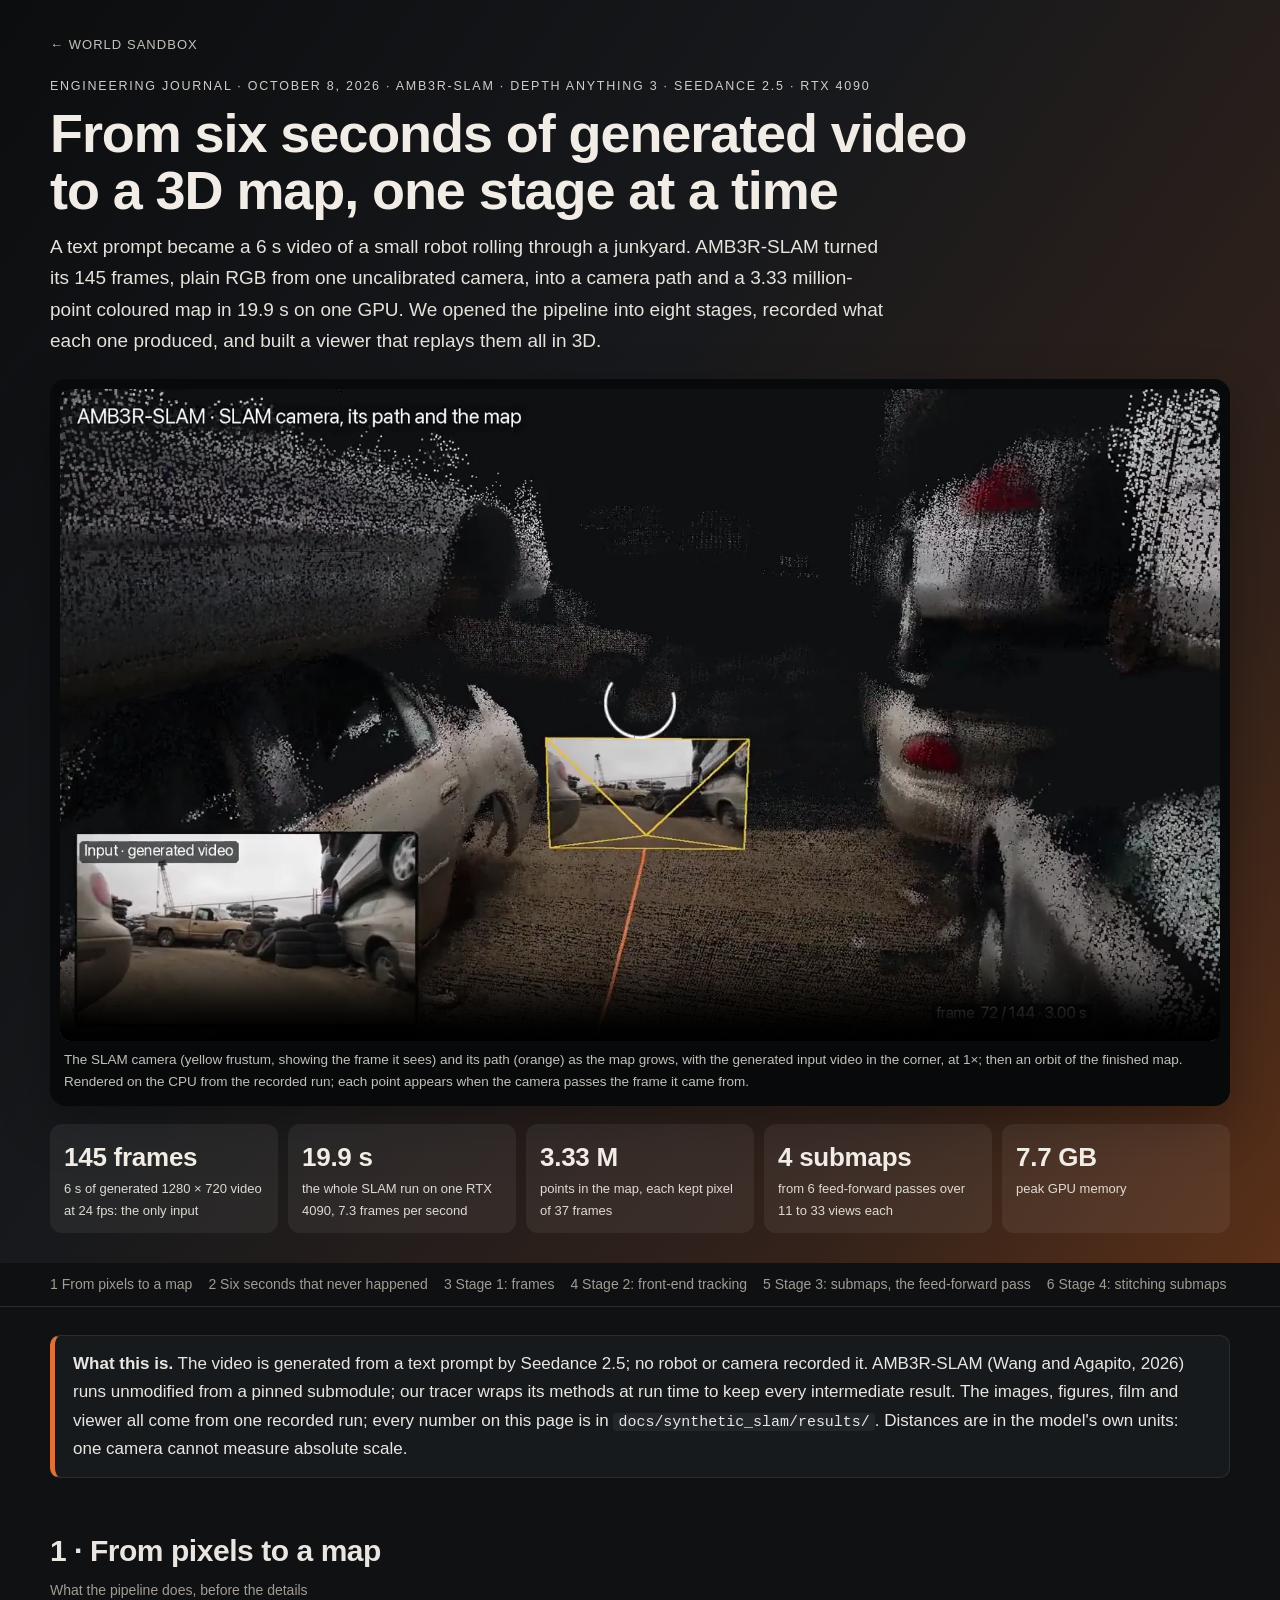
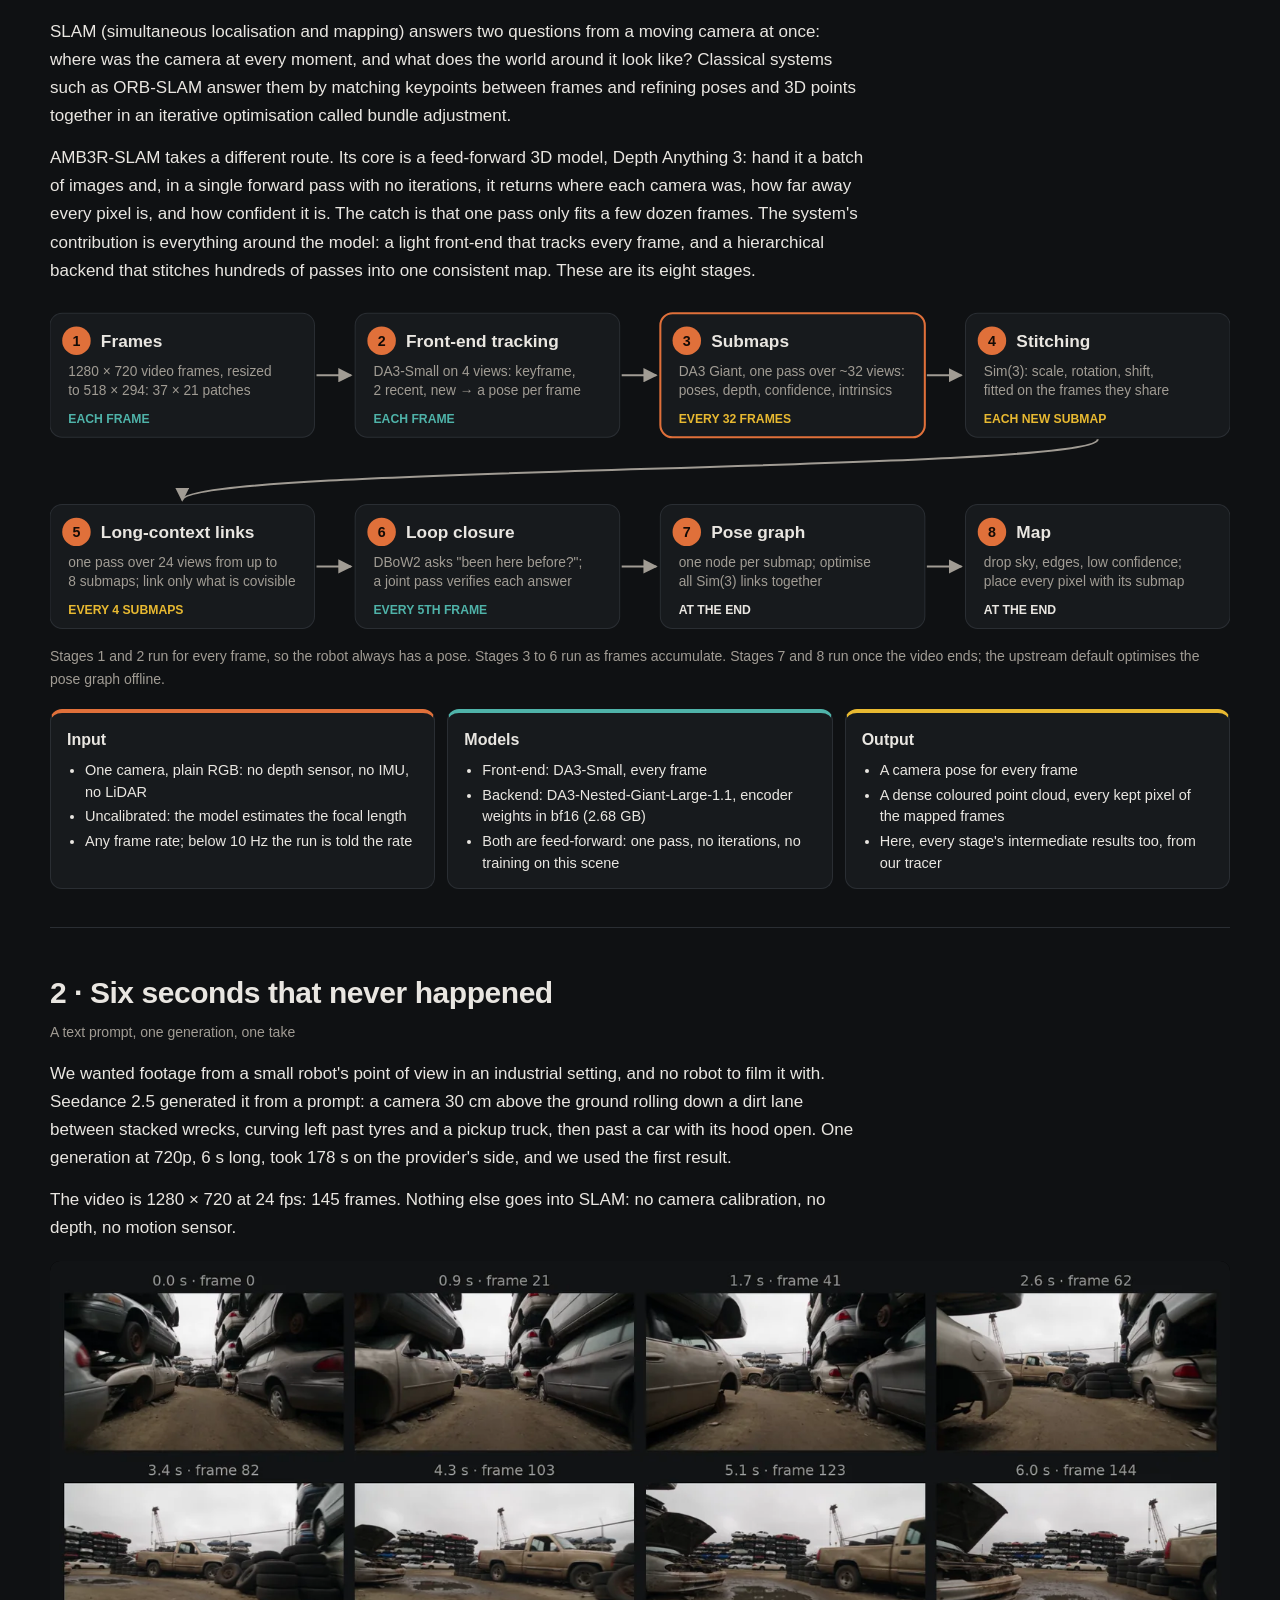
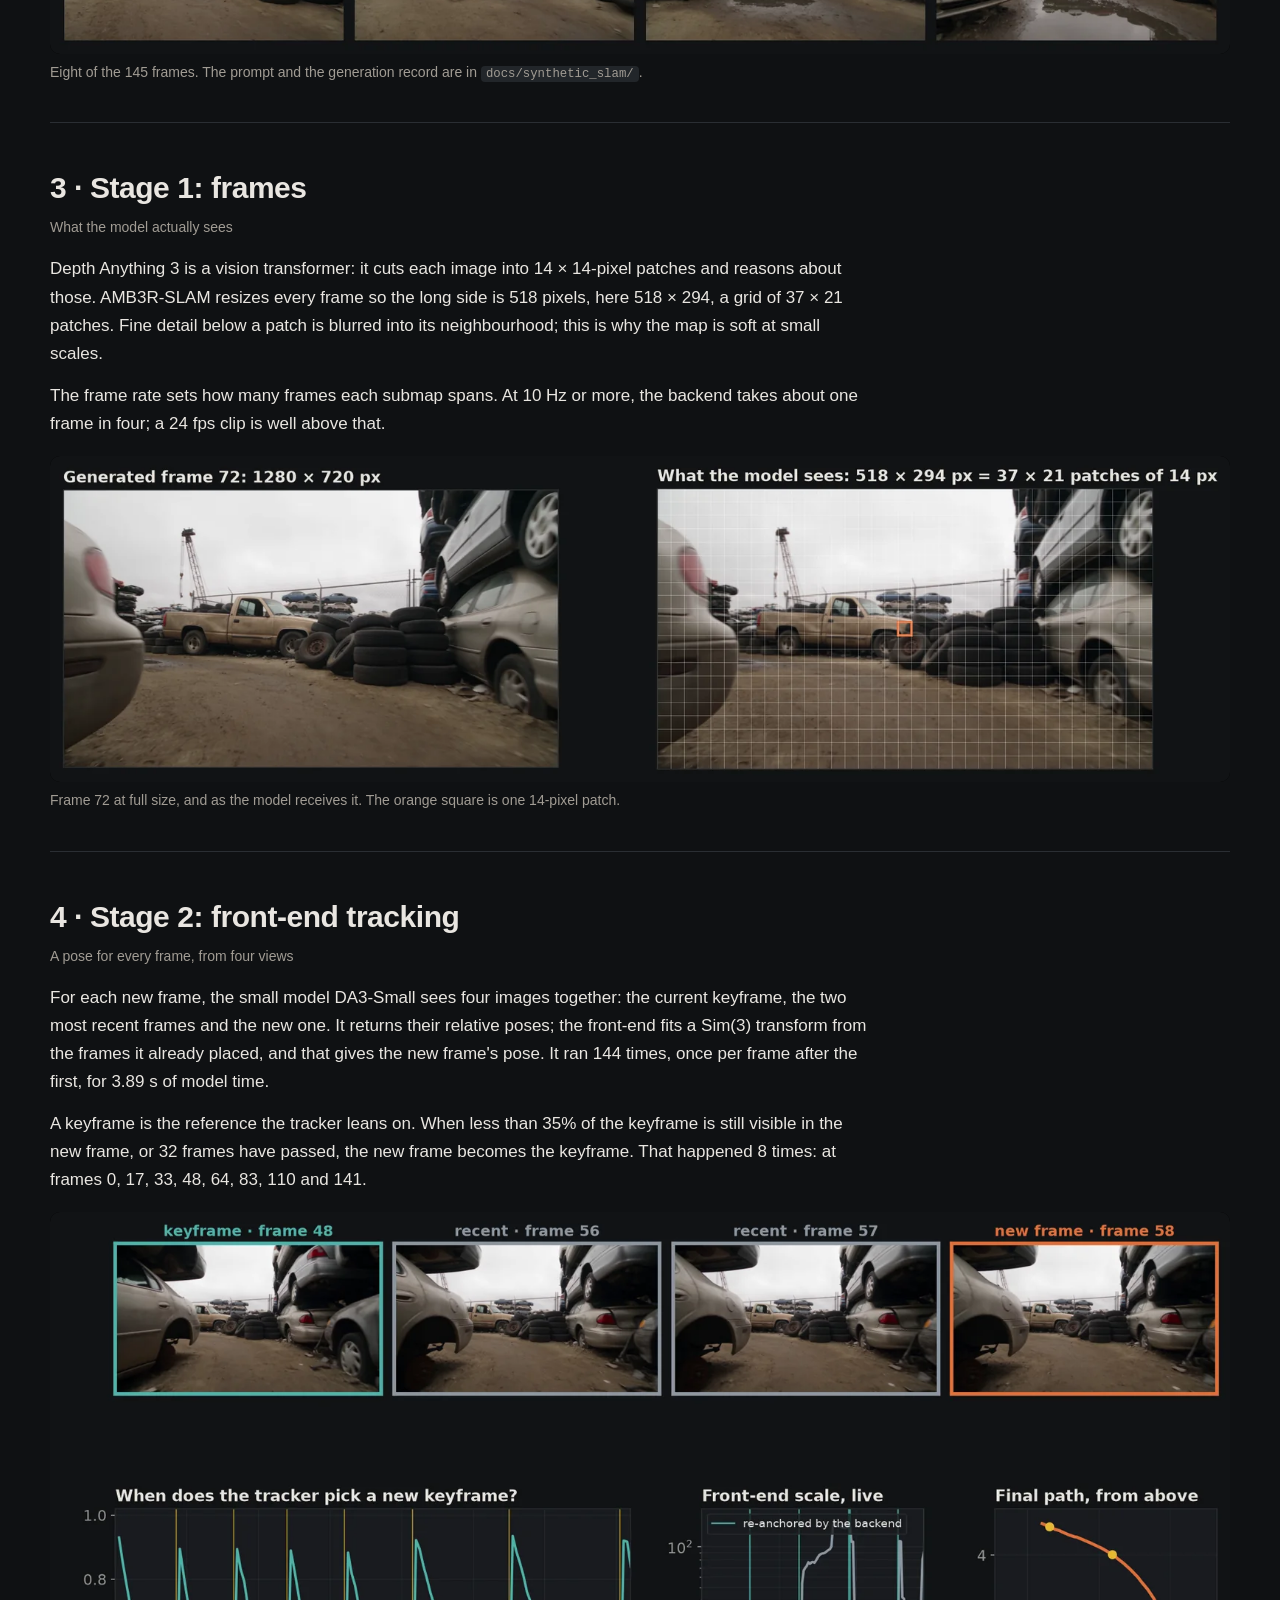
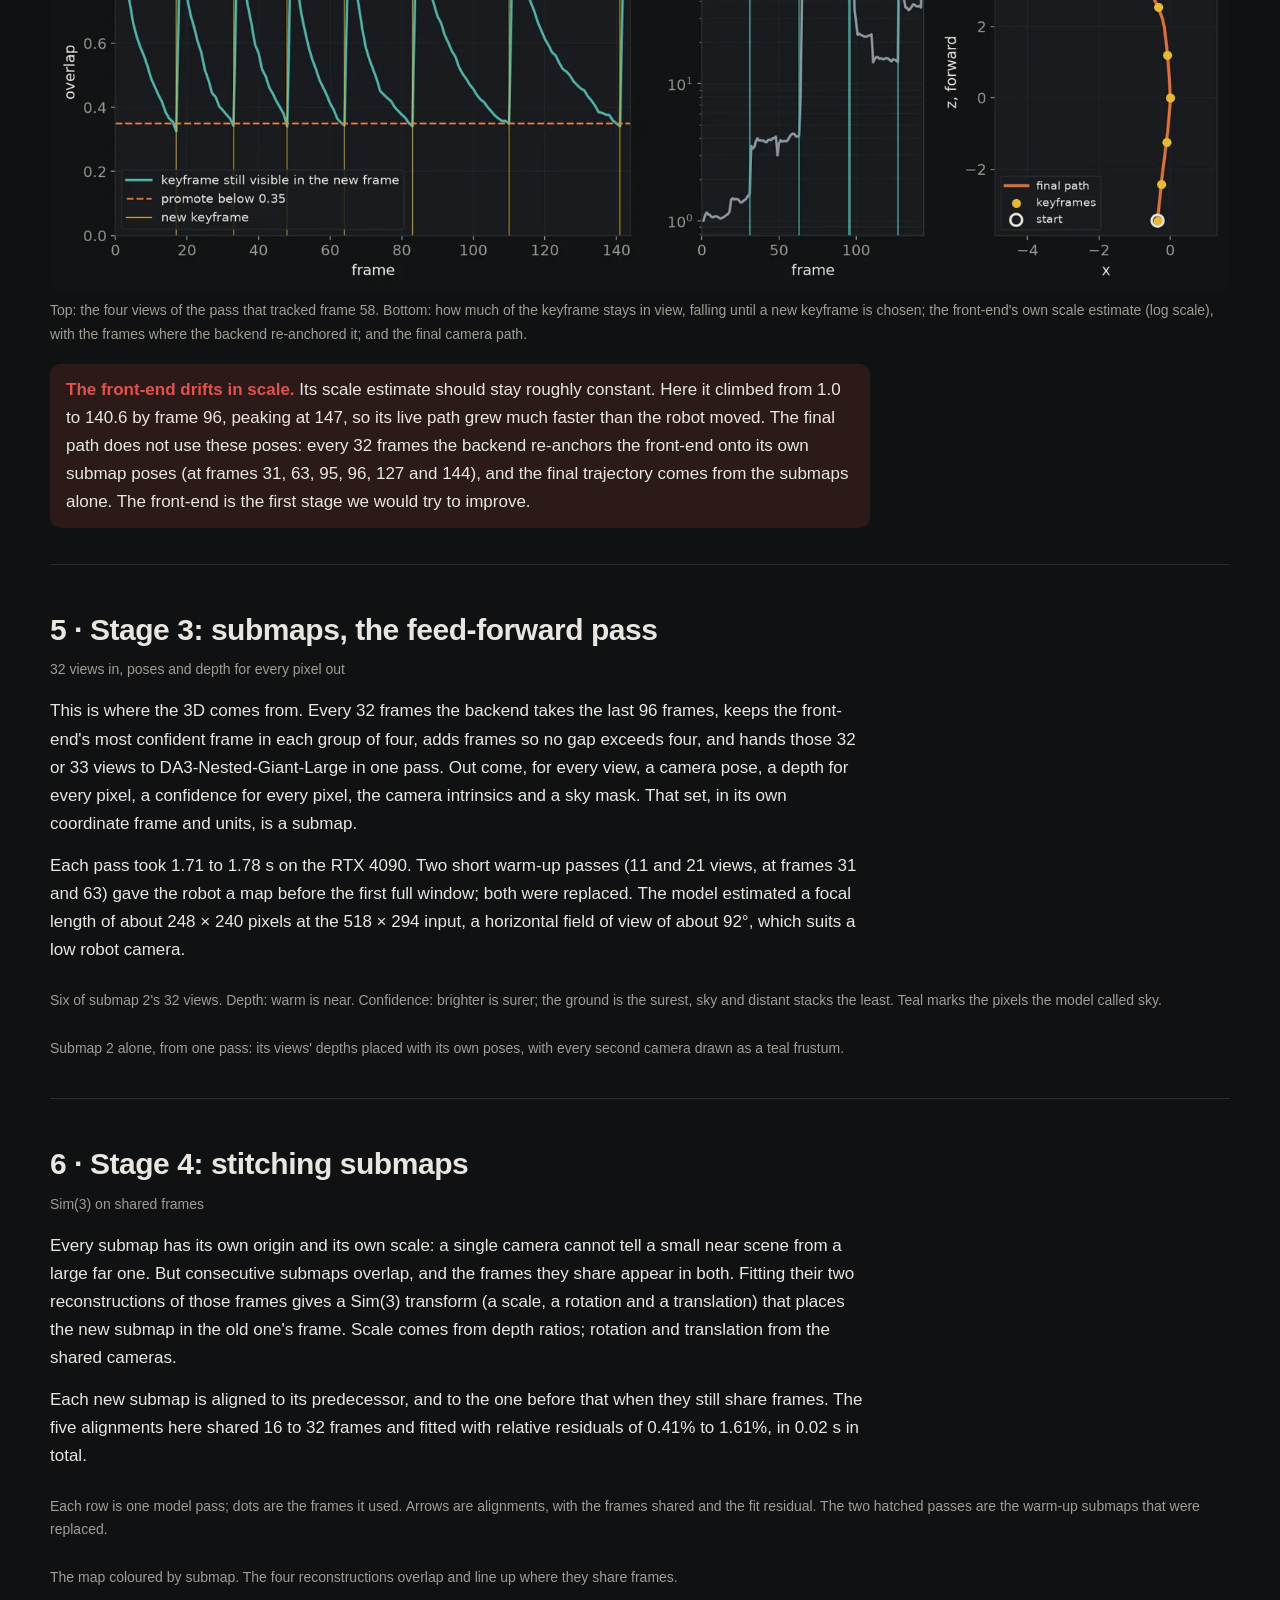
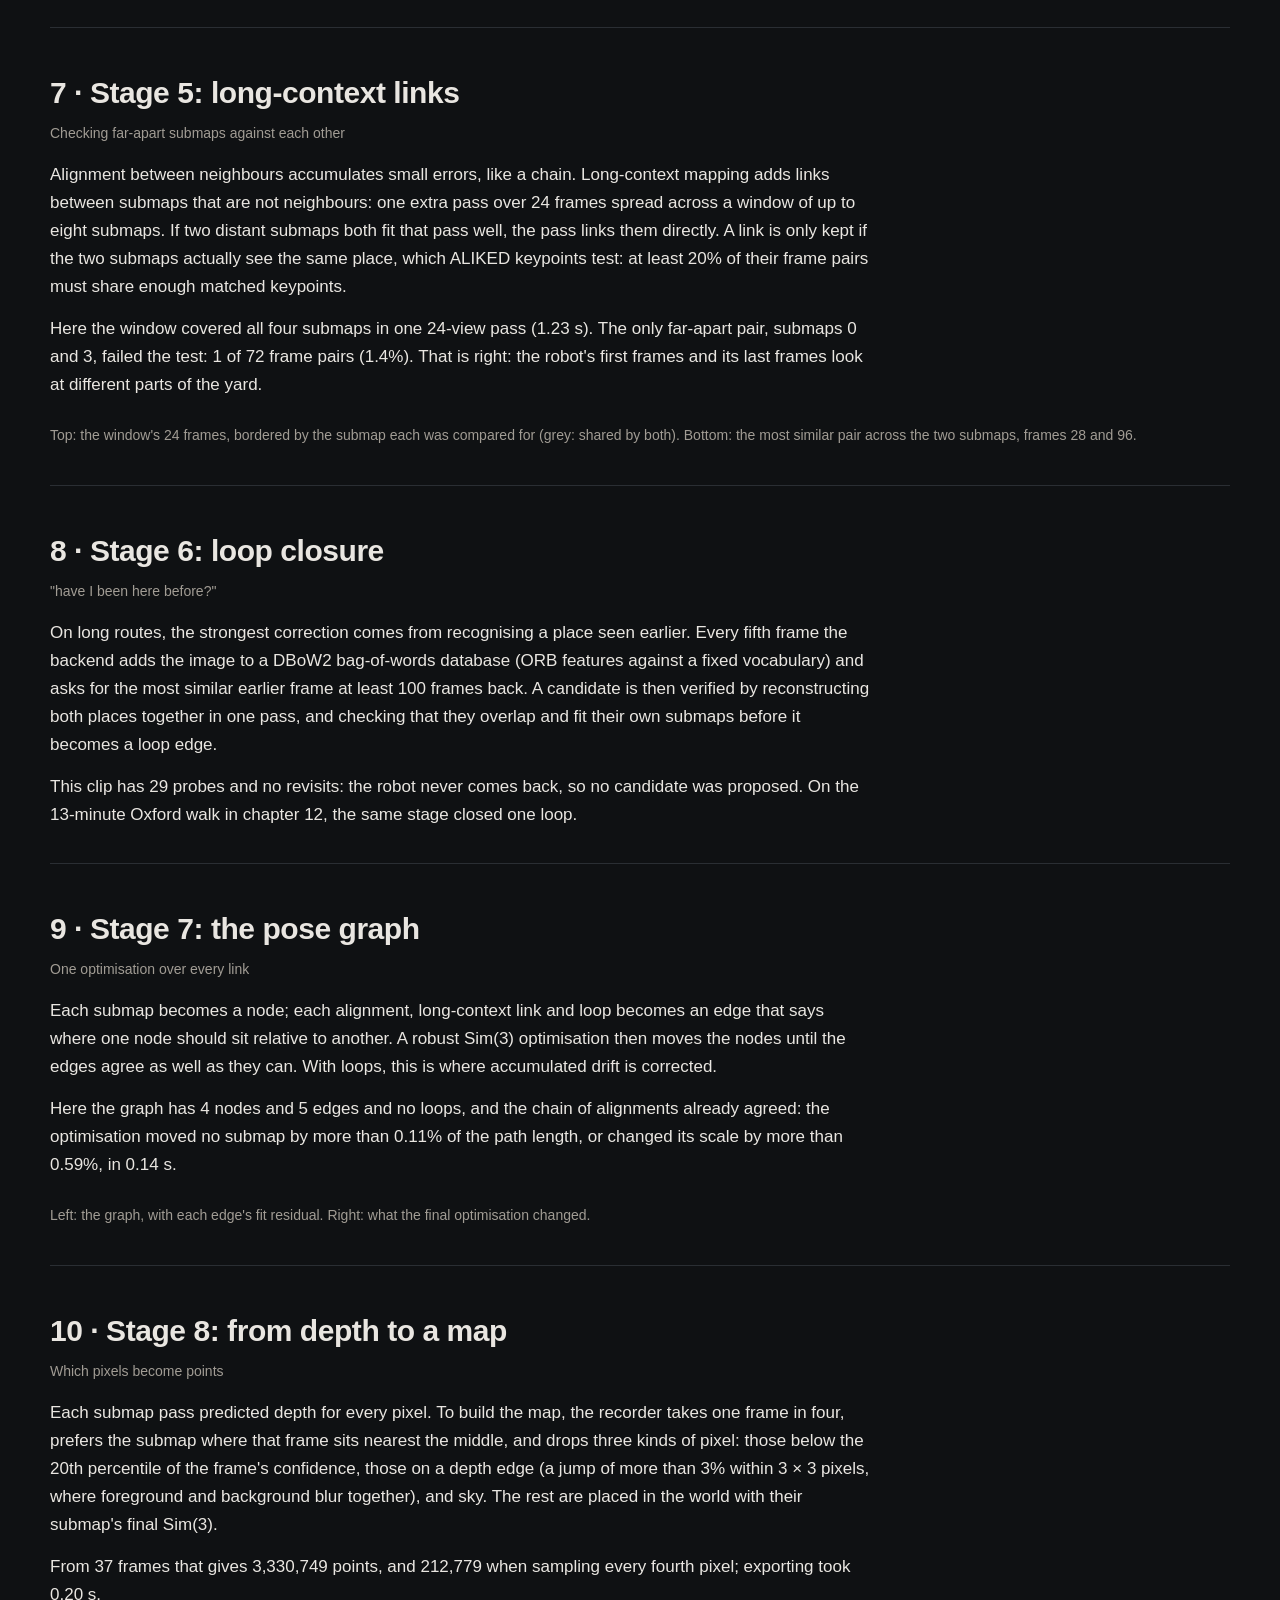
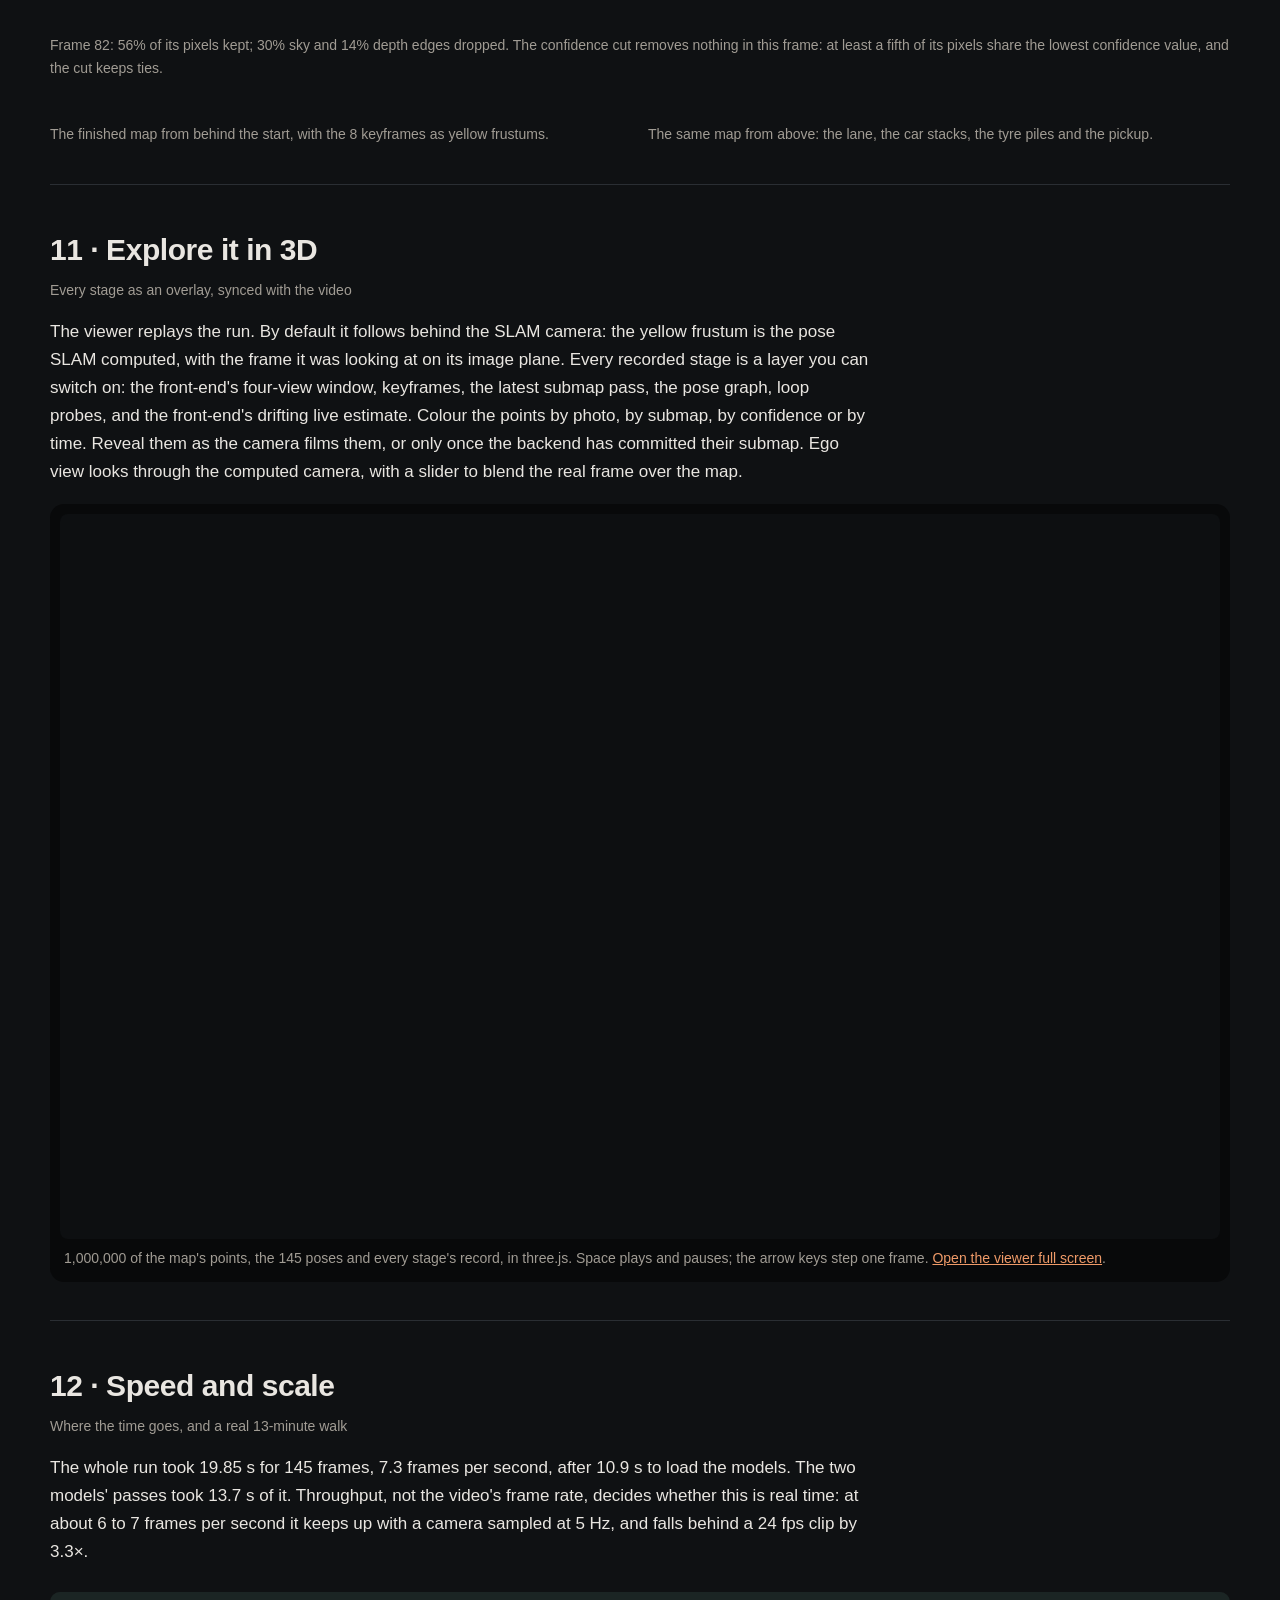
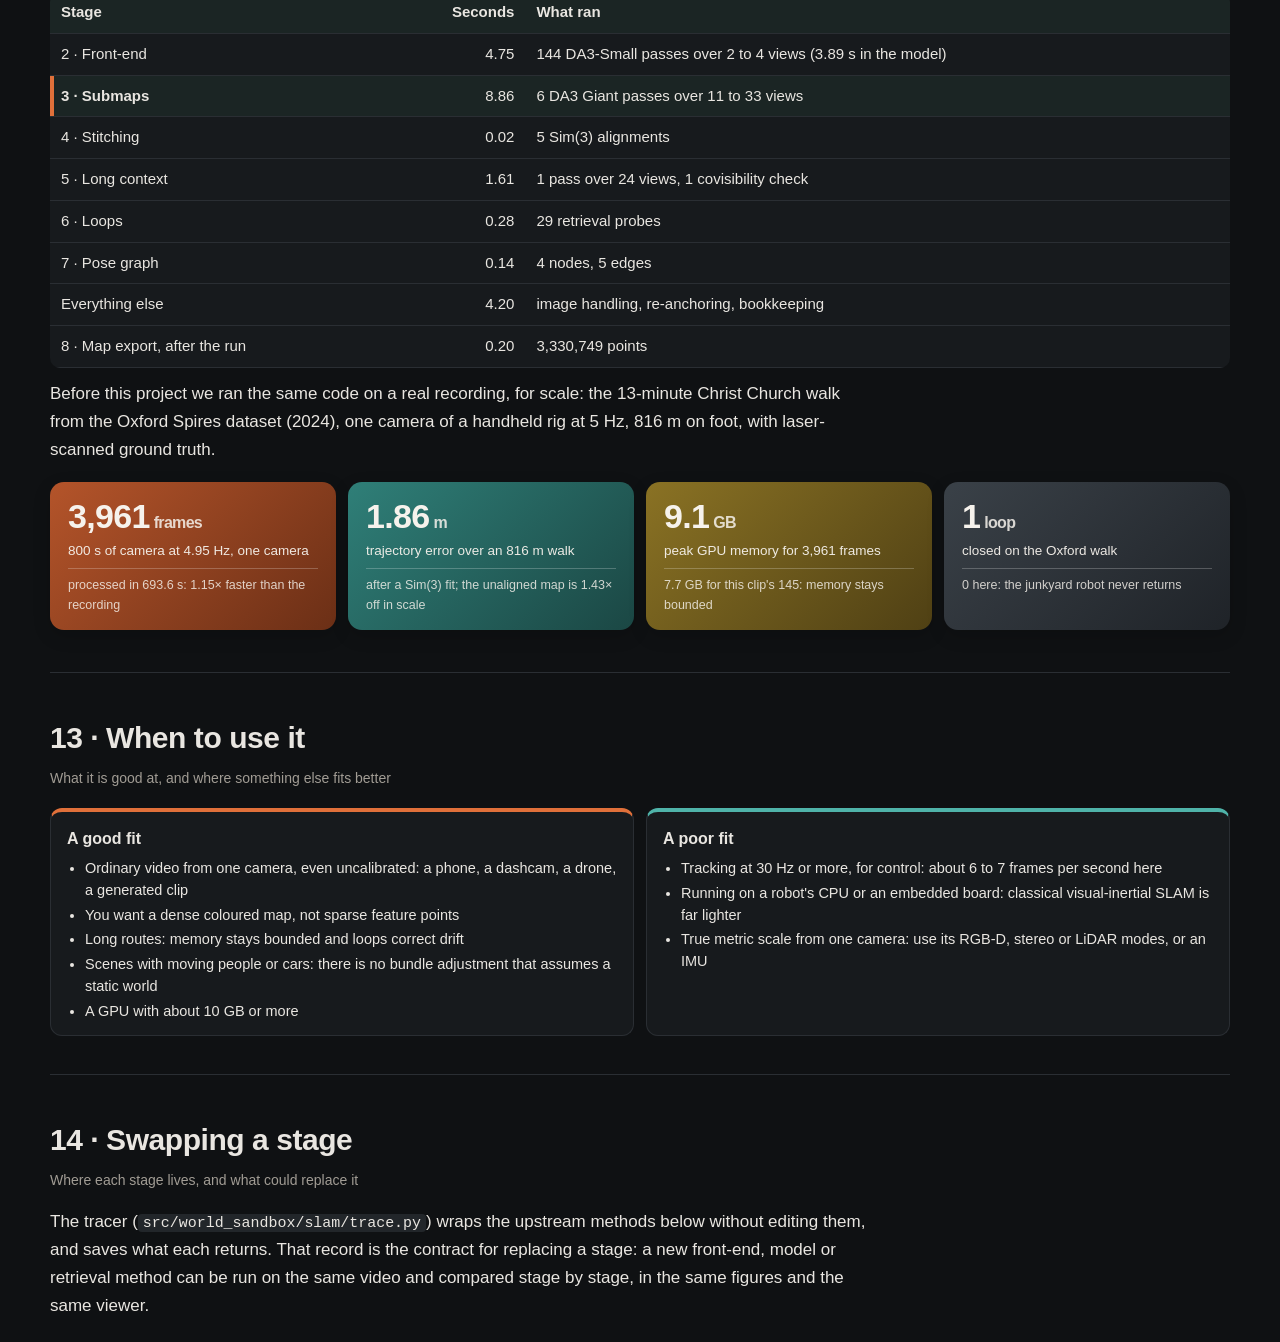
==== index.html @ 39010a3f "Publish synthetic_slam from 362ff71" ====
<!doctype html>
<html lang="en"><head><meta charset="utf-8"><meta name="viewport" content="width=device-width, initial-scale=1">
<title>World Sandbox Journals</title><meta http-equiv="refresh" content="0; url=synthetic_slam/">
<style>body{margin:0;background:#f7f5fa;color:#23243a;font:17px/1.6 -apple-system,BlinkMacSystemFont,"Segoe UI",sans-serif;display:grid;place-items:center;min-height:100vh}a{color:#646da0}</style>
</head><body><p><a href="synthetic_slam/">synthetic_slam</a></p></body></html>
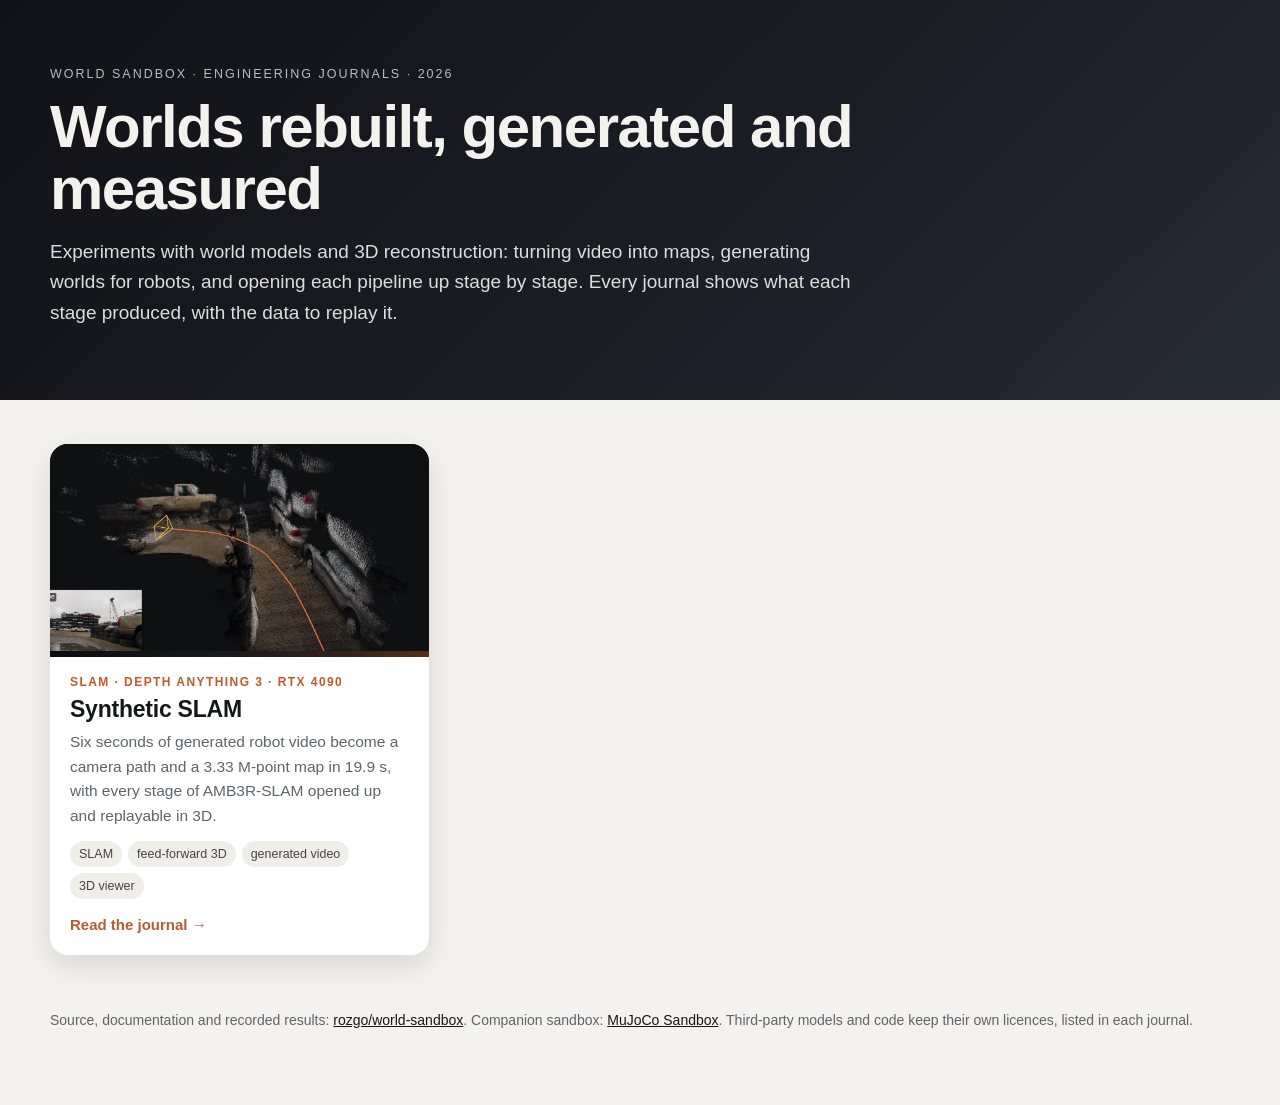
==== commit 8c796bc3: "Publish home page from 362ff71" ====
--- a/index.html
+++ b/index.html
@@ -1,5 +1,41 @@
 <!doctype html>
-<html lang="en"><head><meta charset="utf-8"><meta name="viewport" content="width=device-width, initial-scale=1">
-<title>World Sandbox Journals</title><meta http-equiv="refresh" content="0; url=synthetic_slam/">
-<style>body{margin:0;background:#f7f5fa;color:#23243a;font:17px/1.6 -apple-system,BlinkMacSystemFont,"Segoe UI",sans-serif;display:grid;place-items:center;min-height:100vh}a{color:#646da0}</style>
-</head><body><p><a href="synthetic_slam/">synthetic_slam</a></p></body></html>
+<html lang="en">
+<head>
+  <meta charset="utf-8">
+  <meta name="viewport" content="width=device-width, initial-scale=1">
+  <title>World Sandbox</title>
+  <meta name="description" content="Experiments with world models and 3D reconstruction, each with an engineering journal: what was built, what each stage produced, and what was measured.">
+  <meta name="theme-color" content="#121316">
+  <link rel="stylesheet" href="hub.css?v=bb50a767fcc0">
+</head>
+<body>
+<header class="hero">
+  <div class="wrap">
+    <p class="eyebrow">World Sandbox · engineering journals · 2026</p>
+    <h1>Worlds rebuilt, generated and measured</h1>
+    <p class="lede">Experiments with world models and 3D reconstruction: turning video into maps, generating worlds
+      for robots, and opening each pipeline up stage by stage. Every journal shows what each stage produced, with the
+      data to replay it.</p>
+  </div>
+</header>
+<main class="wrap">
+  <div class="grid">
+    <a class="card" href="synthetic_slam/" style="--card-accent: #e0703a; --card-band: linear-gradient(125deg, #0c0d0f 0%, #17191c 42%, #33221a 78%, #5a3018 100%);">
+      <div class="poster"><img src="hub_media/synthetic_slam.webp" alt="" loading="lazy"></div>
+      <div class="body">
+        <p class="kicker">SLAM · Depth Anything 3 · RTX 4090</p>
+        <h2>Synthetic SLAM</h2>
+        <p class="line">Six seconds of generated robot video become a camera path and a 3.33 M-point map in 19.9 s, with every stage of AMB3R-SLAM opened up and replayable in 3D.</p>
+        <p class="tags"><span>SLAM</span><span>feed-forward 3D</span><span>generated video</span><span>3D viewer</span></p>
+        <p class="go">Read the journal &rarr;</p>
+      </div>
+    </a>
+  </div>
+</main>
+<footer class="wrap">
+  <p>Source, documentation and recorded results: <a href="https://github.com/rozgo/world-sandbox">rozgo/world-sandbox</a>.
+    Companion sandbox: <a href="https://rozgo.github.io/mujoco-sandbox/">MuJoCo Sandbox</a>. Third-party models and code
+    keep their own licences, listed in each journal.</p>
+</footer>
+</body>
+</html>
--- a/hub.css
+++ b/hub.css
@@ -0,0 +1,40 @@
+/* World Sandbox home page: neutral charcoal and paper; each project card carries its own colours. */
+:root {
+  color-scheme: light;
+  --bg: #f3f2ee; --text: #16171b; --muted: #61636b; --card: #ffffff; --line: #e2e0d8;
+  --hero: linear-gradient(135deg, #111217 0%, #1b1d25 55%, #272b36 100%); --hero-text: #f3f2ee;
+}
+* { box-sizing: border-box; }
+body { margin: 0; background: var(--bg); color: var(--text);
+  font: 17px/1.6 -apple-system, BlinkMacSystemFont, "Segoe UI", Inter, Roboto, sans-serif; -webkit-font-smoothing: antialiased; }
+a { color: inherit; }
+.wrap { width: min(1180px, calc(100% - 32px)); margin: 0 auto; }
+.hero { background: var(--hero); color: var(--hero-text); padding: 64px 0 72px; }
+.eyebrow { text-transform: uppercase; letter-spacing: .16em; font-size: 12.5px; opacity: .75; margin: 0; }
+h1 { font-size: clamp(34px, 5vw, 60px); line-height: 1.04; letter-spacing: -.025em; margin: 12px 0 16px; max-width: 900px; }
+.lede { font-size: 19px; max-width: 820px; opacity: .9; margin: 0; }
+main.wrap { margin-top: 44px; }
+.grid { display: grid; grid-template-columns: repeat(auto-fill, minmax(340px, 1fr)); gap: 22px; }
+.card { display: flex; flex-direction: column; text-decoration: none; background: var(--card); border-radius: 18px; overflow: hidden;
+  box-shadow: 0 10px 30px rgba(17, 18, 23, .12); transition: transform .18s ease, box-shadow .18s ease; }
+.card:hover, .card:focus-visible { transform: translateY(-4px); box-shadow: 0 18px 44px rgba(17, 18, 23, .2); outline: none; }
+.card .poster { position: relative; aspect-ratio: 16 / 9; overflow: hidden; background: var(--card-band); }
+.card .poster::after { content: ""; position: absolute; inset: auto 0 0 0; height: 6px; background: var(--card-band); }
+.card .poster img { position: absolute; inset: 0; width: 100%; height: 100%; object-fit: cover; display: block; }
+.card .poster::after { z-index: 1; }
+.card .body { padding: 16px 20px 18px; display: flex; flex-direction: column; flex: 1; }
+.card .kicker { margin: 0; font-size: 12px; letter-spacing: .12em; text-transform: uppercase; color: var(--card-accent); font-weight: 650;
+  filter: saturate(1.1) brightness(.82); }
+.card h2 { margin: 4px 0 6px; font-size: 23px; letter-spacing: -.01em; line-height: 1.2; }
+.card .line { margin: 0 0 12px; color: var(--muted); font-size: 15.5px; }
+.card .tags { margin: 0 0 14px; display: flex; flex-wrap: wrap; gap: 6px; }
+.card .tags span { font-size: 12.5px; padding: 3px 9px; border-radius: 999px; background: #f0eee8; color: #43454d; }
+.card .go { margin: auto 0 0; font-weight: 650; font-size: 15px; color: var(--card-accent); filter: brightness(.82); }
+footer { color: var(--muted); font-size: 14px; padding: 40px 0 60px; }
+footer a { color: var(--text); }
+@media (max-width: 640px) {
+  .hero { padding: 44px 0 52px; }
+  main.wrap { margin-top: 28px; }
+  .lede { font-size: 17px; }
+  .grid { grid-template-columns: 1fr; }
+}
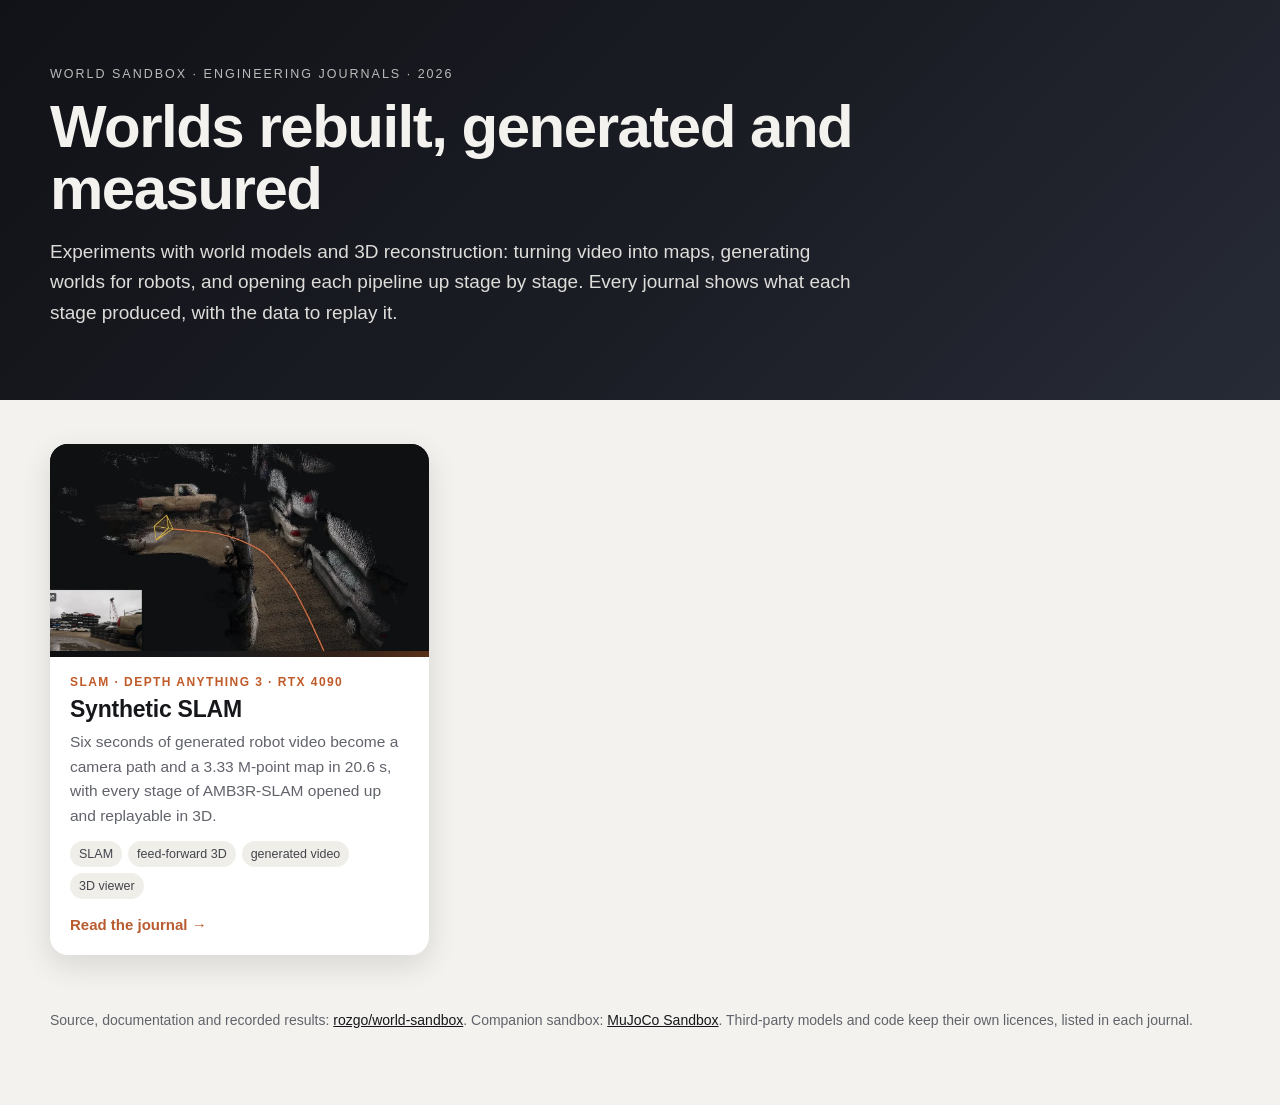
==== commit 4deb0b6b: "Publish home page from 89fbda6" ====
--- a/index.html
+++ b/index.html
@@ -25,7 +25,7 @@
       <div class="body">
         <p class="kicker">SLAM · Depth Anything 3 · RTX 4090</p>
         <h2>Synthetic SLAM</h2>
-        <p class="line">Six seconds of generated robot video become a camera path and a 3.33 M-point map in 19.9 s, with every stage of AMB3R-SLAM opened up and replayable in 3D.</p>
+        <p class="line">Six seconds of generated robot video become a camera path and a 3.33 M-point map in 20.6 s, with every stage of AMB3R-SLAM opened up and replayable in 3D.</p>
         <p class="tags"><span>SLAM</span><span>feed-forward 3D</span><span>generated video</span><span>3D viewer</span></p>
         <p class="go">Read the journal &rarr;</p>
       </div>
